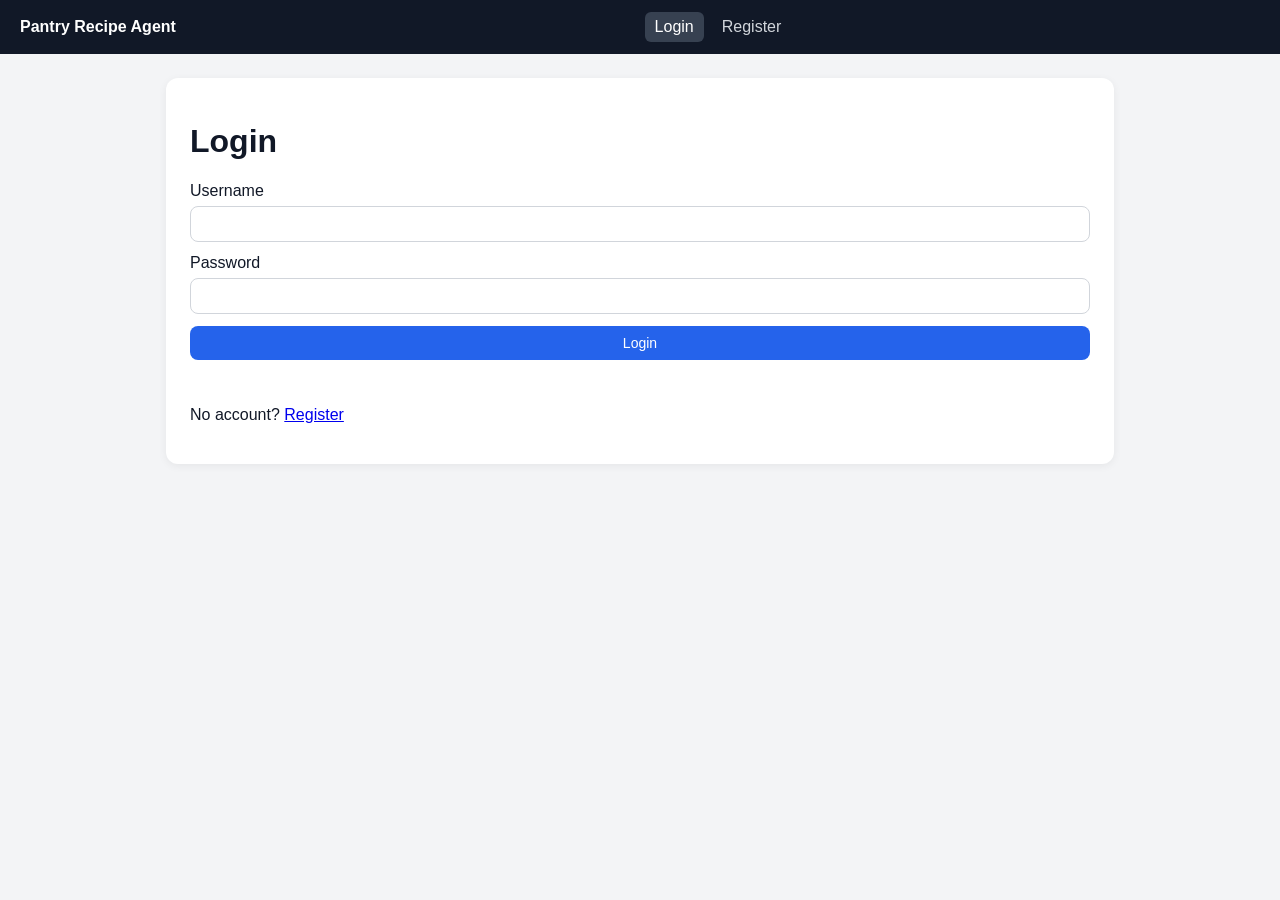
==== frontend/generate.html @ 2eac8e13 "Improve frontend UX with shared navigation and split generate page" ====
<!doctype html>
<html lang="en">
<head>
  <meta charset="UTF-8" />
  <meta name="viewport" content="width=device-width, initial-scale=1.0" />
  <title>Generate Recipe - Pantry Recipe Agent</title>
  <link rel="stylesheet" href="css/styles.css" />
</head>
<body>
  <div id="top-nav"></div>
  <main class="container">
    <h1>Generate Recipe</h1>
    <p class="small-note">This can take a few seconds.</p>
    <p id="pantry-help" class="small-note"></p>

    <form id="generate-form">
      <label>Meal Type
        <select id="meal_type"><option>breakfast</option><option>lunch</option><option>dinner</option></select>
      </label>
      <label>Preference
        <select id="preference">
          <option>high calorie</option><option>low calorie</option><option>high protein</option><option>low protein</option>
          <option>vegetarian</option><option>cheap</option><option>quick meal</option><option>breakfast</option><option>lunch</option><option>dinner</option>
        </select>
      </label>
      <label>Ingredient Mode
        <select id="use_only_pantry">
          <option value="true">Use only pantry ingredients</option>
          <option value="false">Allow missing suggested ingredients</option>
        </select>
      </label>
      <label>Message
        <input id="message_input" type="text" placeholder="I want something easy and filling." />
      </label>
      <button id="generate-btn" type="submit">Generate Recipe</button>
      <div id="generate-status" class="status-box" aria-live="polite"></div>
    </form>

    <p id="message"></p>
    <div id="generated-recipe"></div>
  </main>

  <script src="js/config.js"></script>
  <script src="js/api.js"></script>
  <script src="js/auth.js"></script>
  <script src="js/nav.js"></script>
  <script src="js/generate.js"></script>
</body>
</html>
---- frontend/css/styles.css ----
body { font-family: Arial, sans-serif; background: #f3f4f6; margin: 0; color: #111827; }
.container { max-width: 900px; margin: 24px auto; background: #fff; padding: 24px; border-radius: 12px; box-shadow: 0 2px 8px rgba(0,0,0,0.06); }

.navbar { display: flex; flex-wrap: wrap; gap: 12px; justify-content: space-between; align-items: center; padding: 12px 20px; background: #111827; color: #fff; }
.brand { color: #fff; text-decoration: none; font-weight: 700; }
.nav-links { display: flex; gap: 8px; }
.nav-link { color: #d1d5db; text-decoration: none; padding: 6px 10px; border-radius: 6px; }
.nav-link.active, .nav-link:hover { background: #374151; color: #fff; }
.nav-right { display: flex; gap: 10px; align-items: center; }
.nav-user { font-size: 13px; color: #cbd5e1; }

form { display: grid; gap: 12px; }
label { display: grid; gap: 6px; }
input, select, textarea, button { padding: 9px; font-size: 14px; border: 1px solid #d1d5db; border-radius: 8px; }
button { cursor: pointer; background: #2563eb; color: #fff; border: none; }
button:hover { background: #1d4ed8; }
button:disabled { opacity: 0.6; cursor: not-allowed; }
button.danger { background: #dc2626; }
button.danger:hover { background: #b91c1c; }

.button-row { margin-top: 12px; display: flex; gap: 8px; flex-wrap: wrap; }
.button-link { display: inline-block; padding: 9px 12px; background: #2563eb; color: #fff; text-decoration: none; border-radius: 8px; }

.card, .section-card { border: 1px solid #e5e7eb; border-radius: 10px; padding: 14px; margin-top: 12px; background: #fff; }
.recipe-card h3 { margin-top: 0; }
.tag { display: inline-block; background: #eef2ff; color: #3730a3; padding: 2px 8px; border-radius: 999px; margin-right: 6px; font-size: 12px; }
.empty-state { padding: 16px; background: #f9fafb; border: 1px dashed #9ca3af; border-radius: 10px; color: #4b5563; }

.pantry-row { display: grid; grid-template-columns: 2fr 1fr 1fr auto; gap: 8px; margin-bottom: 8px; }

#message, #detail-message, #edit-status { margin-top: 10px; min-height: 20px; color: #1f2937; }
.small-note { margin: 0; color: #6b7280; font-size: 13px; }
.status-box { min-height: 24px; padding: 8px; border: 1px solid #d1d5db; border-radius: 6px; display: flex; align-items: center; gap: 8px; color: #111827; }
.spinner { width: 14px; height: 14px; border: 2px solid #d1d5db; border-top-color: #2563eb; border-radius: 50%; display: inline-block; animation: spin 0.8s linear infinite; }

.nutrition-grid { display: grid; grid-template-columns: repeat(2, minmax(0, 1fr)); gap: 10px; }
.nutrition-card { background: #eff6ff; border: 1px solid #bfdbfe; border-radius: 8px; padding: 10px; display: flex; justify-content: space-between; }

@keyframes spin { to { transform: rotate(360deg); } }

@media (max-width: 700px) {
  .container { margin: 12px; padding: 16px; }
  .pantry-row { grid-template-columns: 1fr; }
  .nutrition-grid { grid-template-columns: 1fr; }
  .navbar { padding: 10px 12px; }
}
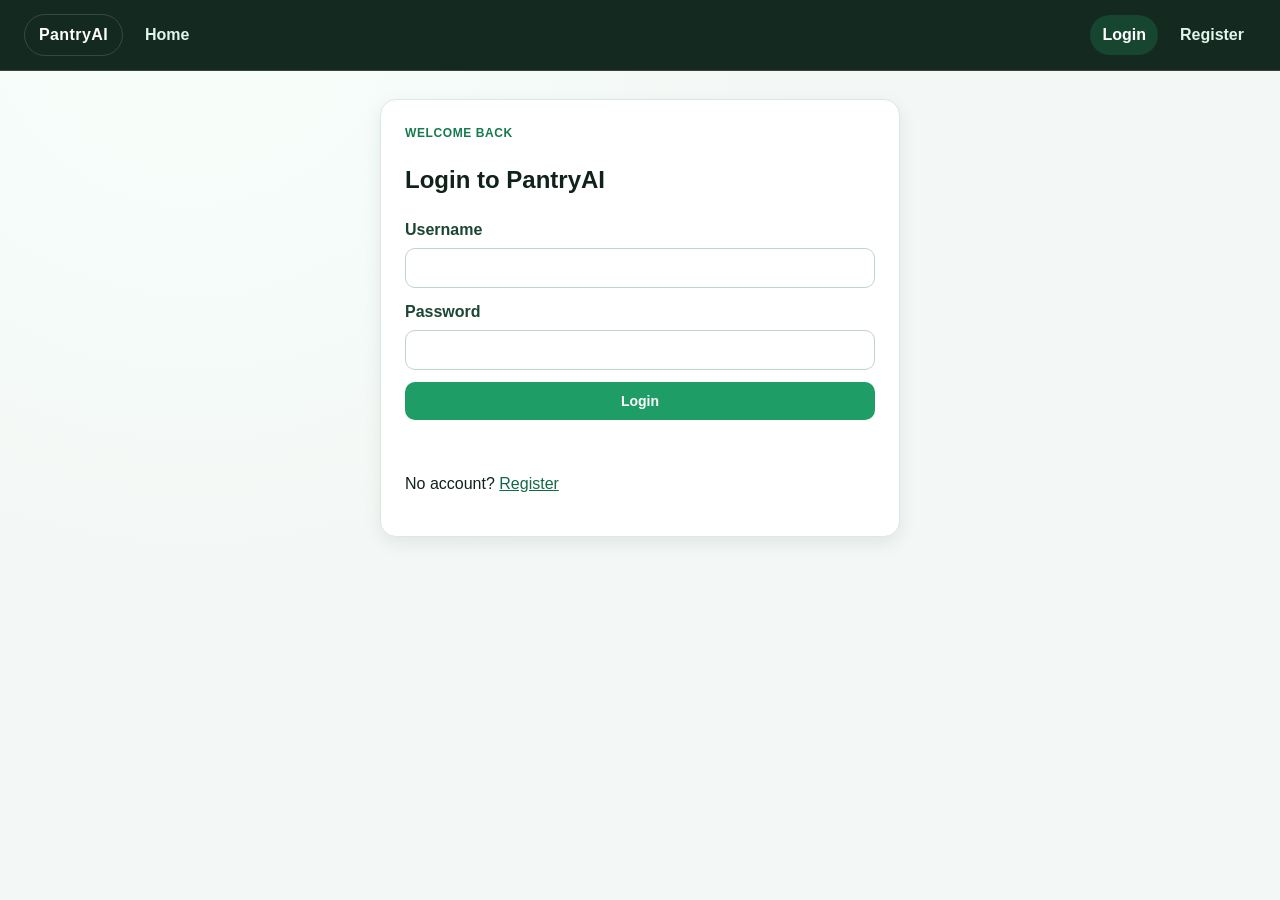
==== commit 7cd4c116: "Polish frontend UI with modern responsive design system" ====
--- a/frontend/generate.html
+++ b/frontend/generate.html
@@ -10,31 +10,33 @@
   <div id="top-nav"></div>
   <main class="container">
     <h1>Generate Recipe</h1>
-    <p class="small-note">This can take a few seconds.</p>
+    <p class="small-note">Create a recipe with your selected goal and pantry mode.</p>
     <p id="pantry-help" class="small-note"></p>
 
-    <form id="generate-form">
-      <label>Meal Type
-        <select id="meal_type"><option>breakfast</option><option>lunch</option><option>dinner</option></select>
-      </label>
-      <label>Preference
-        <select id="preference">
-          <option>high calorie</option><option>low calorie</option><option>high protein</option><option>low protein</option>
-          <option>vegetarian</option><option>cheap</option><option>quick meal</option><option>breakfast</option><option>lunch</option><option>dinner</option>
-        </select>
-      </label>
-      <label>Ingredient Mode
-        <select id="use_only_pantry">
-          <option value="true">Use only pantry ingredients</option>
-          <option value="false">Allow missing suggested ingredients</option>
-        </select>
-      </label>
-      <label>Message
-        <input id="message_input" type="text" placeholder="I want something easy and filling." />
-      </label>
-      <button id="generate-btn" type="submit">Generate Recipe</button>
-      <div id="generate-status" class="status-box" aria-live="polite"></div>
-    </form>
+    <section class="section-card">
+      <form id="generate-form">
+        <label>Meal Type
+          <select id="meal_type"><option>breakfast</option><option>lunch</option><option>dinner</option></select>
+        </label>
+        <label>Preference
+          <select id="preference">
+            <option>high calorie</option><option>low calorie</option><option>high protein</option><option>low protein</option>
+            <option>vegetarian</option><option>cheap</option><option>quick meal</option><option>breakfast</option><option>lunch</option><option>dinner</option>
+          </select>
+        </label>
+        <label>Ingredient Mode
+          <select id="use_only_pantry">
+            <option value="true">Use only pantry ingredients</option>
+            <option value="false">Allow missing suggested ingredients</option>
+          </select>
+        </label>
+        <label>Message
+          <input id="message_input" type="text" placeholder="I want something easy and filling." />
+        </label>
+        <button id="generate-btn" type="submit">Generate Recipe</button>
+        <div id="generate-status" class="status-box" aria-live="polite"></div>
+      </form>
+    </section>
 
     <p id="message"></p>
     <div id="generated-recipe"></div>
--- a/frontend/css/styles.css
+++ b/frontend/css/styles.css
@@ -1,46 +1,196 @@
-body { font-family: Arial, sans-serif; background: #f3f4f6; margin: 0; color: #111827; }
-.container { max-width: 900px; margin: 24px auto; background: #fff; padding: 24px; border-radius: 12px; box-shadow: 0 2px 8px rgba(0,0,0,0.06); }
+:root {
+  --bg: #f3f7f5;
+  --surface: #ffffff;
+  --surface-soft: #f8fcfa;
+  --text: #10221a;
+  --muted: #587265;
+  --border: #dce9e2;
+  --primary: #1f9d66;
+  --primary-dark: #167a4f;
+  --primary-soft: #e8f7ef;
+  --danger: #dc2626;
+  --danger-dark: #b91c1c;
+  --shadow-sm: 0 6px 18px rgba(16, 34, 26, 0.08);
+  --shadow-md: 0 12px 36px rgba(16, 34, 26, 0.12);
+  --radius-sm: 10px;
+  --radius-md: 16px;
+  --radius-lg: 24px;
+}
 
-.navbar { display: flex; flex-wrap: wrap; gap: 12px; justify-content: space-between; align-items: center; padding: 12px 20px; background: #111827; color: #fff; }
-.brand { color: #fff; text-decoration: none; font-weight: 700; }
-.nav-links { display: flex; gap: 8px; }
-.nav-link { color: #d1d5db; text-decoration: none; padding: 6px 10px; border-radius: 6px; }
-.nav-link.active, .nav-link:hover { background: #374151; color: #fff; }
-.nav-right { display: flex; gap: 10px; align-items: center; }
-.nav-user { font-size: 13px; color: #cbd5e1; }
+* { box-sizing: border-box; }
+
+body {
+  margin: 0;
+  min-height: 100vh;
+  background: radial-gradient(circle at 15% 0%, #f7fffb 0%, var(--bg) 45%);
+  color: var(--text);
+  font-family: Inter, "Segoe UI", Roboto, "Helvetica Neue", Arial, sans-serif;
+  line-height: 1.5;
+}
+
+a { color: #136947; }
+
+.app-navbar {
+  width: 100%;
+  background: rgba(8, 30, 21, 0.95);
+  backdrop-filter: blur(8px);
+  color: #fff;
+  display: flex;
+  justify-content: space-between;
+  align-items: center;
+  padding: 14px 24px;
+  position: sticky;
+  top: 0;
+  z-index: 100;
+  border-bottom: 1px solid rgba(220, 233, 226, 0.15);
+}
+.nav-left, .nav-right, .nav-links { display: flex; align-items: center; gap: 10px; }
+.nav-brand {
+  color: #fff;
+  text-decoration: none;
+  font-weight: 800;
+  letter-spacing: 0.4px;
+  border: 1px solid rgba(255,255,255,0.15);
+  border-radius: 999px;
+  padding: 8px 14px;
+}
+.nav-link {
+  color: #ddf7ea;
+  text-decoration: none;
+  font-weight: 600;
+  padding: 8px 12px;
+  border-radius: 999px;
+}
+.nav-link:hover, .nav-link.active { background: rgba(31, 157, 102, 0.24); color: #fff; }
+.nav-user {
+  color: #d1e6dc;
+  background: rgba(255,255,255,0.08);
+  border-radius: 999px;
+  padding: 8px 12px;
+  font-size: 13px;
+}
+
+.page-wrap, .container {
+  width: min(1120px, 100% - 32px);
+  margin: 28px auto;
+}
+.container, .hero-card, .flow-card, .feature-card, .section-card, .auth-card, .card {
+  background: var(--surface);
+  border: 1px solid var(--border);
+  border-radius: var(--radius-md);
+  box-shadow: var(--shadow-sm);
+}
+.container, .auth-card, .section-card, .hero-card, .flow-card { padding: 24px; }
+
+.hero-card {
+  border-radius: var(--radius-lg);
+  box-shadow: var(--shadow-md);
+}
+.eyebrow { color: var(--primary-dark); font-weight: 700; margin: 0 0 8px; text-transform: uppercase; letter-spacing: 0.6px; font-size: 12px; }
+.hero-subtitle { color: var(--muted); max-width: 760px; }
+
+.feature-grid { display: grid; grid-template-columns: repeat(2, minmax(0, 1fr)); gap: 16px; margin-top: 18px; }
+.feature-card { padding: 18px; }
+.feature-card h3 { margin-top: 0; }
+.flow-card { margin-top: 18px; background: linear-gradient(180deg, var(--surface) 0%, var(--surface-soft) 100%); }
+.flow-steps { display: grid; grid-template-columns: repeat(5, minmax(0,1fr)); gap: 10px; margin-top: 12px; }
+.flow-step { background: var(--surface); border: 1px solid var(--border); border-radius: var(--radius-sm); padding: 10px; text-align: center; font-weight: 600; }
 
 form { display: grid; gap: 12px; }
-label { display: grid; gap: 6px; }
-input, select, textarea, button { padding: 9px; font-size: 14px; border: 1px solid #d1d5db; border-radius: 8px; }
-button { cursor: pointer; background: #2563eb; color: #fff; border: none; }
-button:hover { background: #1d4ed8; }
-button:disabled { opacity: 0.6; cursor: not-allowed; }
-button.danger { background: #dc2626; }
-button.danger:hover { background: #b91c1c; }
+label { display: grid; gap: 6px; font-weight: 600; color: #1b4633; }
+input, select, textarea, button {
+  width: 100%;
+  border-radius: var(--radius-sm);
+  padding: 11px 12px;
+  border: 1px solid #bfd4c9;
+  font-size: 14px;
+  font-family: inherit;
+}
+input:focus, select:focus, textarea:focus {
+  outline: none;
+  border-color: var(--primary);
+  box-shadow: 0 0 0 3px rgba(31, 157, 102, 0.16);
+}
+button, .button-link {
+  display: inline-flex;
+  align-items: center;
+  justify-content: center;
+  text-decoration: none;
+  background: var(--primary);
+  color: #fff;
+  border: none;
+  font-weight: 700;
+  cursor: pointer;
+  transition: transform 0.12s ease, background 0.12s ease;
+}
+button:hover, .button-link:hover { background: var(--primary-dark); transform: translateY(-1px); }
+button:disabled { opacity: 0.65; cursor: not-allowed; transform: none; }
+button.danger, .button-link.danger { background: var(--danger); }
+button.danger:hover, .button-link.danger:hover { background: var(--danger-dark); }
+.button-link.secondary, .btn-secondary { background: #365b4b; }
+.button-row { display: flex; flex-wrap: wrap; gap: 10px; margin-top: 10px; }
 
-.button-row { margin-top: 12px; display: flex; gap: 8px; flex-wrap: wrap; }
-.button-link { display: inline-block; padding: 9px 12px; background: #2563eb; color: #fff; text-decoration: none; border-radius: 8px; }
+.auth-wrap { display: flex; justify-content: center; align-items: flex-start; }
+.auth-card { width: min(520px, 100%); }
 
-.card, .section-card { border: 1px solid #e5e7eb; border-radius: 10px; padding: 14px; margin-top: 12px; background: #fff; }
-.recipe-card h3 { margin-top: 0; }
-.tag { display: inline-block; background: #eef2ff; color: #3730a3; padding: 2px 8px; border-radius: 999px; margin-right: 6px; font-size: 12px; }
-.empty-state { padding: 16px; background: #f9fafb; border: 1px dashed #9ca3af; border-radius: 10px; color: #4b5563; }
+.small-note { color: var(--muted); margin-top: 4px; }
+.status-box {
+  min-height: 42px;
+  border: 1px solid var(--border);
+  border-radius: var(--radius-sm);
+  padding: 10px;
+  background: var(--surface-soft);
+  display: flex;
+  align-items: center;
+  gap: 8px;
+}
+.spinner { width: 14px; height: 14px; border-radius: 50%; border: 2px solid #bad6c9; border-top-color: var(--primary); animation: spin 0.8s linear infinite; }
 
-.pantry-row { display: grid; grid-template-columns: 2fr 1fr 1fr auto; gap: 8px; margin-bottom: 8px; }
+.pantry-row {
+  display: grid;
+  grid-template-columns: 2fr 1fr 1fr auto;
+  gap: 10px;
+  margin-bottom: 10px;
+  padding: 10px;
+  border: 1px solid var(--border);
+  border-radius: var(--radius-sm);
+  background: var(--surface-soft);
+}
 
-#message, #detail-message, #edit-status { margin-top: 10px; min-height: 20px; color: #1f2937; }
-.small-note { margin: 0; color: #6b7280; font-size: 13px; }
-.status-box { min-height: 24px; padding: 8px; border: 1px solid #d1d5db; border-radius: 6px; display: flex; align-items: center; gap: 8px; color: #111827; }
-.spinner { width: 14px; height: 14px; border: 2px solid #d1d5db; border-top-color: #2563eb; border-radius: 50%; display: inline-block; animation: spin 0.8s linear infinite; }
+#saved-recipes { display: grid; gap: 14px; grid-template-columns: repeat(auto-fit, minmax(260px, 1fr)); }
+.recipe-card { padding: 16px; }
+.tag { display: inline-block; margin: 0 6px 6px 0; background: var(--primary-soft); color: #1b7d55; font-size: 12px; border-radius: 999px; padding: 4px 10px; font-weight: 600; }
+.empty-state { text-align: center; border: 1px dashed #9ab8ab; background: #f6fbf8; border-radius: var(--radius-sm); padding: 18px; color: var(--muted); }
 
-.nutrition-grid { display: grid; grid-template-columns: repeat(2, minmax(0, 1fr)); gap: 10px; }
-.nutrition-card { background: #eff6ff; border: 1px solid #bfdbfe; border-radius: 8px; padding: 10px; display: flex; justify-content: space-between; }
+.nutrition-grid { display: grid; grid-template-columns: repeat(4, minmax(0, 1fr)); gap: 10px; }
+.nutrition-card {
+  border: 1px solid #bfe2ce;
+  background: linear-gradient(180deg, #f0fbf5 0%, #e8f7ef 100%);
+  border-radius: var(--radius-sm);
+  padding: 12px;
+  display: flex;
+  justify-content: space-between;
+  align-items: center;
+}
+
+table { width: 100%; border-collapse: collapse; }
+th, td { text-align: left; padding: 10px 8px; border-bottom: 1px solid var(--border); }
+
+#generated-recipe { margin-top: 14px; }
+#message, #detail-message, #edit-status { min-height: 20px; }
 
 @keyframes spin { to { transform: rotate(360deg); } }
 
-@media (max-width: 700px) {
-  .container { margin: 12px; padding: 16px; }
+@media (max-width: 940px) {
+  .app-navbar { flex-direction: column; align-items: stretch; gap: 10px; }
+  .nav-left, .nav-right { justify-content: space-between; flex-wrap: wrap; }
+  .feature-grid { grid-template-columns: 1fr; }
+  .flow-steps { grid-template-columns: 1fr 1fr; }
+  .nutrition-grid { grid-template-columns: 1fr 1fr; }
+}
+
+@media (max-width: 640px) {
+  .page-wrap, .container { width: min(1120px, 100% - 20px); margin: 18px auto; }
   .pantry-row { grid-template-columns: 1fr; }
-  .nutrition-grid { grid-template-columns: 1fr; }
-  .navbar { padding: 10px 12px; }
+  .flow-steps, .nutrition-grid { grid-template-columns: 1fr; }
 }
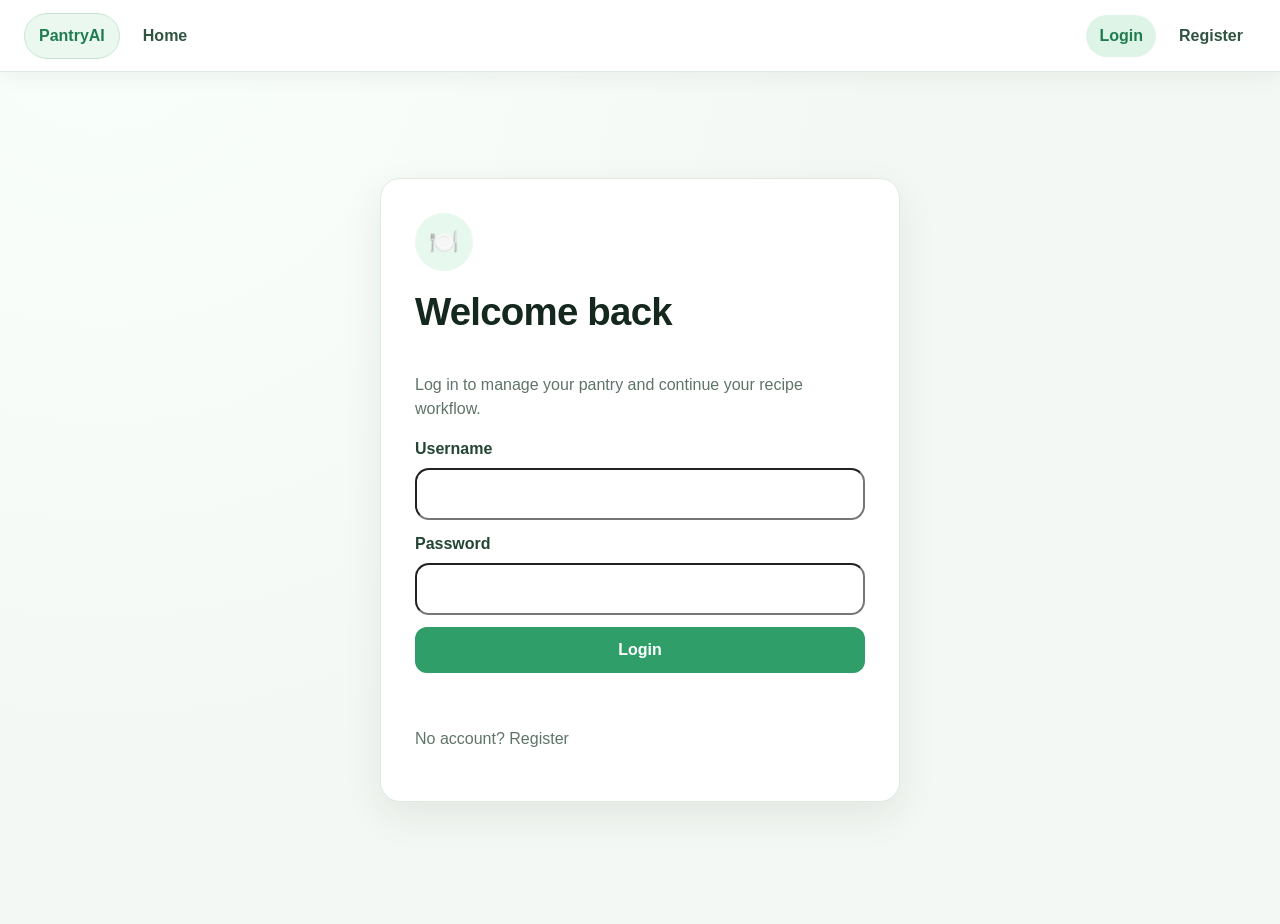
==== commit 5b3ce873: "Rebuild frontend UI to match reference dashboard style" ====
--- a/frontend/generate.html
+++ b/frontend/generate.html
@@ -10,7 +10,7 @@
   <div id="top-nav"></div>
   <main class="container">
     <h1>Generate Recipe</h1>
-    <p class="small-note">Create a recipe with your selected goal and pantry mode.</p>
+    <p class="small-note">AI Recipe Assistant powered by your pantry and preference controls.</p>
     <p id="pantry-help" class="small-note"></p>
 
     <section class="section-card">
@@ -24,16 +24,16 @@
             <option>vegetarian</option><option>cheap</option><option>quick meal</option><option>breakfast</option><option>lunch</option><option>dinner</option>
           </select>
         </label>
-        <label>Ingredient Mode
+        <label>Ingredient Policy
           <select id="use_only_pantry">
             <option value="true">Use only pantry ingredients</option>
             <option value="false">Allow missing suggested ingredients</option>
           </select>
         </label>
-        <label>Message
-          <input id="message_input" type="text" placeholder="I want something easy and filling." />
+        <label>Your request
+          <textarea id="message_input" placeholder="I want something easy and filling."></textarea>
         </label>
-        <button id="generate-btn" type="submit">Generate Recipe</button>
+        <button id="generate-btn" type="submit">✨ Generate Recipe</button>
         <div id="generate-status" class="status-box" aria-live="polite"></div>
       </form>
     </section>
--- a/frontend/css/styles.css
+++ b/frontend/css/styles.css
@@ -1,196 +1,186 @@
 :root {
-  --bg: #f3f7f5;
-  --surface: #ffffff;
-  --surface-soft: #f8fcfa;
-  --text: #10221a;
-  --muted: #587265;
-  --border: #dce9e2;
-  --primary: #1f9d66;
-  --primary-dark: #167a4f;
-  --primary-soft: #e8f7ef;
+  --bg: #f4f8f4;
+  --card: #ffffff;
+  --primary: #2f9e68;
+  --primary-dark: #247e52;
+  --accent: #f59e0b;
+  --text: #14281d;
+  --muted: #5f7468;
+  --border: #deebe2;
   --danger: #dc2626;
-  --danger-dark: #b91c1c;
-  --shadow-sm: 0 6px 18px rgba(16, 34, 26, 0.08);
-  --shadow-md: 0 12px 36px rgba(16, 34, 26, 0.12);
-  --radius-sm: 10px;
-  --radius-md: 16px;
-  --radius-lg: 24px;
+  --shadow: 0 14px 38px rgba(20, 40, 29, 0.08);
 }
 
 * { box-sizing: border-box; }
-
+html, body { margin: 0; padding: 0; }
 body {
-  margin: 0;
-  min-height: 100vh;
-  background: radial-gradient(circle at 15% 0%, #f7fffb 0%, var(--bg) 45%);
+  font-family: Inter, "Segoe UI", Roboto, "Helvetica Neue", Arial, sans-serif;
+  background: radial-gradient(circle at 8% 0%, #f9fffb 0%, var(--bg) 52%);
   color: var(--text);
-  font-family: Inter, "Segoe UI", Roboto, "Helvetica Neue", Arial, sans-serif;
   line-height: 1.5;
 }
 
-a { color: #136947; }
+h1, h2, h3 { margin-top: 0; letter-spacing: -0.02em; }
+h1 { font-size: clamp(1.7rem, 3vw, 2.4rem); }
+h2 { font-size: clamp(1.3rem, 2.3vw, 1.8rem); }
+a { color: inherit; text-decoration: none; }
 
+#top-nav { position: sticky; top: 0; z-index: 100; }
 .app-navbar {
   width: 100%;
-  background: rgba(8, 30, 21, 0.95);
-  backdrop-filter: blur(8px);
-  color: #fff;
+  min-height: 72px;
+  padding: 12px 24px;
+  background: rgba(255,255,255,.96);
+  border-bottom: 1px solid var(--border);
+  box-shadow: 0 4px 20px rgba(20, 40, 29, 0.06);
   display: flex;
+  align-items: center;
   justify-content: space-between;
-  align-items: center;
-  padding: 14px 24px;
-  position: sticky;
-  top: 0;
-  z-index: 100;
-  border-bottom: 1px solid rgba(220, 233, 226, 0.15);
+  gap: 16px;
 }
 .nav-left, .nav-right, .nav-links { display: flex; align-items: center; gap: 10px; }
+.nav-left { flex: 1; }
+.nav-right { margin-left: auto; }
 .nav-brand {
-  color: #fff;
-  text-decoration: none;
   font-weight: 800;
-  letter-spacing: 0.4px;
-  border: 1px solid rgba(255,255,255,0.15);
+  font-size: 1rem;
+  padding: 10px 14px;
   border-radius: 999px;
-  padding: 8px 14px;
+  background: #ebf8f0;
+  color: #1f7c50;
+  border: 1px solid #c7e7d4;
+  white-space: nowrap;
 }
 .nav-link {
-  color: #ddf7ea;
-  text-decoration: none;
+  color: #315442;
   font-weight: 600;
+  padding: 9px 13px;
+  border-radius: 999px;
+  white-space: nowrap;
+}
+.nav-link:hover { background: #eff8f3; color: #1f7c50; }
+.nav-link.active { background: #def4e7; color: #1f7c50; }
+.nav-user {
+  font-size: 13px;
+  color: #547062;
   padding: 8px 12px;
   border-radius: 999px;
+  background: #f5faf7;
+  border: 1px solid var(--border);
+  white-space: nowrap;
 }
-.nav-link:hover, .nav-link.active { background: rgba(31, 157, 102, 0.24); color: #fff; }
-.nav-user {
-  color: #d1e6dc;
-  background: rgba(255,255,255,0.08);
-  border-radius: 999px;
-  padding: 8px 12px;
-  font-size: 13px;
-}
+.nav-logout-btn { width: auto; padding: 9px 14px; border-radius: 999px; font-size: 13px; }
 
 .page-wrap, .container {
-  width: min(1120px, 100% - 32px);
-  margin: 28px auto;
+  width: min(1120px, calc(100% - 32px));
+  margin: 28px auto 44px;
 }
-.container, .hero-card, .flow-card, .feature-card, .section-card, .auth-card, .card {
-  background: var(--surface);
+.container, .hero-card, .section-card, .flow-card, .feature-card, .auth-card, .card {
+  background: var(--card);
   border: 1px solid var(--border);
-  border-radius: var(--radius-md);
-  box-shadow: var(--shadow-sm);
+  border-radius: 20px;
+  box-shadow: var(--shadow);
 }
-.container, .auth-card, .section-card, .hero-card, .flow-card { padding: 24px; }
+.container, .hero-card, .auth-card, .section-card, .flow-card { padding: 28px; }
 
-.hero-card {
-  border-radius: var(--radius-lg);
-  box-shadow: var(--shadow-md);
+.eyebrow { color: var(--primary-dark); font-size: 12px; font-weight: 700; letter-spacing: .08em; text-transform: uppercase; }
+.hero-subtitle, .small-note { color: var(--muted); }
+.hero-card { padding: 34px; }
+.feature-grid { display: grid; grid-template-columns: repeat(2, minmax(0, 1fr)); gap: 16px; margin-top: 16px; }
+.feature-card { padding: 18px; }
+.feature-head { display: flex; align-items: center; gap: 10px; }
+.icon-dot {
+  width: 36px; height: 36px; border-radius: 50%;
+  background: #e8f6ee; color: #1f7c50; display: grid; place-items: center; font-weight: 800;
 }
-.eyebrow { color: var(--primary-dark); font-weight: 700; margin: 0 0 8px; text-transform: uppercase; letter-spacing: 0.6px; font-size: 12px; }
-.hero-subtitle { color: var(--muted); max-width: 760px; }
+.flow-card { margin-top: 18px; background: linear-gradient(180deg, #fff, #f8fcf9); }
+.flow-steps { display: grid; grid-template-columns: repeat(5, minmax(0, 1fr)); gap: 10px; }
+.flow-step { padding: 12px; border-radius: 14px; border: 1px solid var(--border); background: #f8fcf9; text-align: center; font-weight: 700; }
 
-.feature-grid { display: grid; grid-template-columns: repeat(2, minmax(0, 1fr)); gap: 16px; margin-top: 18px; }
-.feature-card { padding: 18px; }
-.feature-card h3 { margin-top: 0; }
-.flow-card { margin-top: 18px; background: linear-gradient(180deg, var(--surface) 0%, var(--surface-soft) 100%); }
-.flow-steps { display: grid; grid-template-columns: repeat(5, minmax(0,1fr)); gap: 10px; margin-top: 12px; }
-.flow-step { background: var(--surface); border: 1px solid var(--border); border-radius: var(--radius-sm); padding: 10px; text-align: center; font-weight: 600; }
+.app-header { display: flex; justify-content: space-between; align-items: center; gap: 10px; margin-bottom: 14px; }
 
 form { display: grid; gap: 12px; }
-label { display: grid; gap: 6px; font-weight: 600; color: #1b4633; }
+label { display: grid; gap: 7px; color: #234533; font-weight: 600; }
 input, select, textarea, button {
-  width: 100%;
-  border-radius: var(--radius-sm);
-  padding: 11px 12px;
-  border: 1px solid #bfd4c9;
-  font-size: 14px;
-  font-family: inherit;
+  font: inherit;
+  border-radius: 14px;
+  border: 1px solid #c6dbcg;
+  padding: 12px 14px;
 }
+input, select, textarea { background: #fff; color: var(--text); width: 100%; }
+textarea { min-height: 104px; resize: vertical; }
 input:focus, select:focus, textarea:focus {
   outline: none;
   border-color: var(--primary);
-  box-shadow: 0 0 0 3px rgba(31, 157, 102, 0.16);
+  box-shadow: 0 0 0 4px rgba(47,158,104,.14);
 }
+
 button, .button-link {
   display: inline-flex;
   align-items: center;
   justify-content: center;
-  text-decoration: none;
+  width: auto;
+  border: 0;
+  color: #fff;
   background: var(--primary);
-  color: #fff;
-  border: none;
   font-weight: 700;
   cursor: pointer;
-  transition: transform 0.12s ease, background 0.12s ease;
+  text-decoration: none;
+  border-radius: 12px;
 }
-button:hover, .button-link:hover { background: var(--primary-dark); transform: translateY(-1px); }
-button:disabled { opacity: 0.65; cursor: not-allowed; transform: none; }
+button:hover, .button-link:hover { background: var(--primary-dark); }
+button:disabled { opacity: .65; cursor: not-allowed; }
+.button-link, button { padding: 11px 15px; }
+.button-link.secondary { background: var(--accent); }
+.button-link.secondary:hover { background: #d78a07; }
 button.danger, .button-link.danger { background: var(--danger); }
-button.danger:hover, .button-link.danger:hover { background: var(--danger-dark); }
-.button-link.secondary, .btn-secondary { background: #365b4b; }
-.button-row { display: flex; flex-wrap: wrap; gap: 10px; margin-top: 10px; }
+.button-row { display: flex; gap: 10px; flex-wrap: wrap; }
+.w-full { width: 100%; }
 
-.auth-wrap { display: flex; justify-content: center; align-items: flex-start; }
-.auth-card { width: min(520px, 100%); }
+.auth-wrap { display: grid; place-items: center; min-height: calc(100vh - 120px); }
+.auth-card { width: min(520px, 100%); padding: 34px; text-align: left; }
+.auth-icon { width: 58px; height: 58px; border-radius: 50%; display: grid; place-items: center; margin-bottom: 12px; font-size: 24px; }
+.auth-icon.green { background: #e7f8ee; color: #197648; }
+.auth-icon.orange { background: #fff2de; color: #c97700; }
 
-.small-note { color: var(--muted); margin-top: 4px; }
-.status-box {
-  min-height: 42px;
-  border: 1px solid var(--border);
-  border-radius: var(--radius-sm);
-  padding: 10px;
-  background: var(--surface-soft);
-  display: flex;
-  align-items: center;
-  gap: 8px;
-}
-.spinner { width: 14px; height: 14px; border-radius: 50%; border: 2px solid #bad6c9; border-top-color: var(--primary); animation: spin 0.8s linear infinite; }
-
+.section-card { margin-top: 14px; }
+.empty-state { text-align: center; border: 2px dashed #bed5c7; background: #f8fcf9; padding: 24px; border-radius: 16px; color: var(--muted); }
+.empty-state .icon-dot { margin: 0 auto 8px; }
 .pantry-row {
-  display: grid;
-  grid-template-columns: 2fr 1fr 1fr auto;
-  gap: 10px;
+  display: grid; grid-template-columns: 2fr 1fr 1fr auto; gap: 10px;
+  padding: 10px; border: 1px solid var(--border); border-radius: 14px; background: #fbfefd;
   margin-bottom: 10px;
-  padding: 10px;
-  border: 1px solid var(--border);
-  border-radius: var(--radius-sm);
-  background: var(--surface-soft);
 }
 
-#saved-recipes { display: grid; gap: 14px; grid-template-columns: repeat(auto-fit, minmax(260px, 1fr)); }
-.recipe-card { padding: 16px; }
-.tag { display: inline-block; margin: 0 6px 6px 0; background: var(--primary-soft); color: #1b7d55; font-size: 12px; border-radius: 999px; padding: 4px 10px; font-weight: 600; }
-.empty-state { text-align: center; border: 1px dashed #9ab8ab; background: #f6fbf8; border-radius: var(--radius-sm); padding: 18px; color: var(--muted); }
+.status-box { min-height: 46px; border: 1px solid var(--border); border-radius: 14px; padding: 10px; background: #f8fcf9; display: flex; align-items: center; gap: 8px; }
+.spinner { width: 14px; height: 14px; border: 2px solid #c2dfcf; border-top-color: var(--primary); border-radius: 50%; animation: spin .8s linear infinite; }
 
-.nutrition-grid { display: grid; grid-template-columns: repeat(4, minmax(0, 1fr)); gap: 10px; }
-.nutrition-card {
-  border: 1px solid #bfe2ce;
-  background: linear-gradient(180deg, #f0fbf5 0%, #e8f7ef 100%);
-  border-radius: var(--radius-sm);
-  padding: 12px;
-  display: flex;
-  justify-content: space-between;
-  align-items: center;
-}
+#saved-recipes { display: grid; gap: 14px; grid-template-columns: repeat(auto-fit, minmax(280px, 1fr)); }
+.recipe-card { padding: 18px; border-radius: 18px; }
+.tag { display: inline-block; font-size: 12px; padding: 4px 10px; border-radius: 999px; background: #e7f7ee; color: #1f7c50; font-weight: 700; margin: 0 6px 6px 0; }
+.nutrition-grid { display: grid; grid-template-columns: repeat(4, minmax(0,1fr)); gap: 10px; }
+.nutrition-card { background: #edf5f1; border: 1px solid #d8e7de; border-radius: 14px; padding: 12px; display: flex; justify-content: space-between; }
 
 table { width: 100%; border-collapse: collapse; }
-th, td { text-align: left; padding: 10px 8px; border-bottom: 1px solid var(--border); }
+th, td { padding: 11px 8px; text-align: left; border-bottom: 1px solid var(--border); }
+#message, #detail-message, #edit-status { min-height: 22px; }
 
-#generated-recipe { margin-top: 14px; }
-#message, #detail-message, #edit-status { min-height: 20px; }
+@keyframes spin { to { transform: rotate(360deg);} }
 
-@keyframes spin { to { transform: rotate(360deg); } }
-
-@media (max-width: 940px) {
-  .app-navbar { flex-direction: column; align-items: stretch; gap: 10px; }
-  .nav-left, .nav-right { justify-content: space-between; flex-wrap: wrap; }
+@media (max-width: 960px) {
   .feature-grid { grid-template-columns: 1fr; }
   .flow-steps { grid-template-columns: 1fr 1fr; }
   .nutrition-grid { grid-template-columns: 1fr 1fr; }
 }
-
+@media (max-width: 820px) {
+  .app-navbar { flex-wrap: wrap; }
+  .nav-left, .nav-right { width: 100%; }
+  .nav-right { justify-content: flex-end; }
+}
 @media (max-width: 640px) {
-  .page-wrap, .container { width: min(1120px, 100% - 20px); margin: 18px auto; }
+  .page-wrap, .container { width: min(1120px, calc(100% - 20px)); margin-top: 18px; }
+  .container, .hero-card, .auth-card, .section-card, .flow-card { padding: 20px; }
+  .app-header { flex-direction: column; align-items: flex-start; }
   .pantry-row { grid-template-columns: 1fr; }
   .flow-steps, .nutrition-grid { grid-template-columns: 1fr; }
 }
